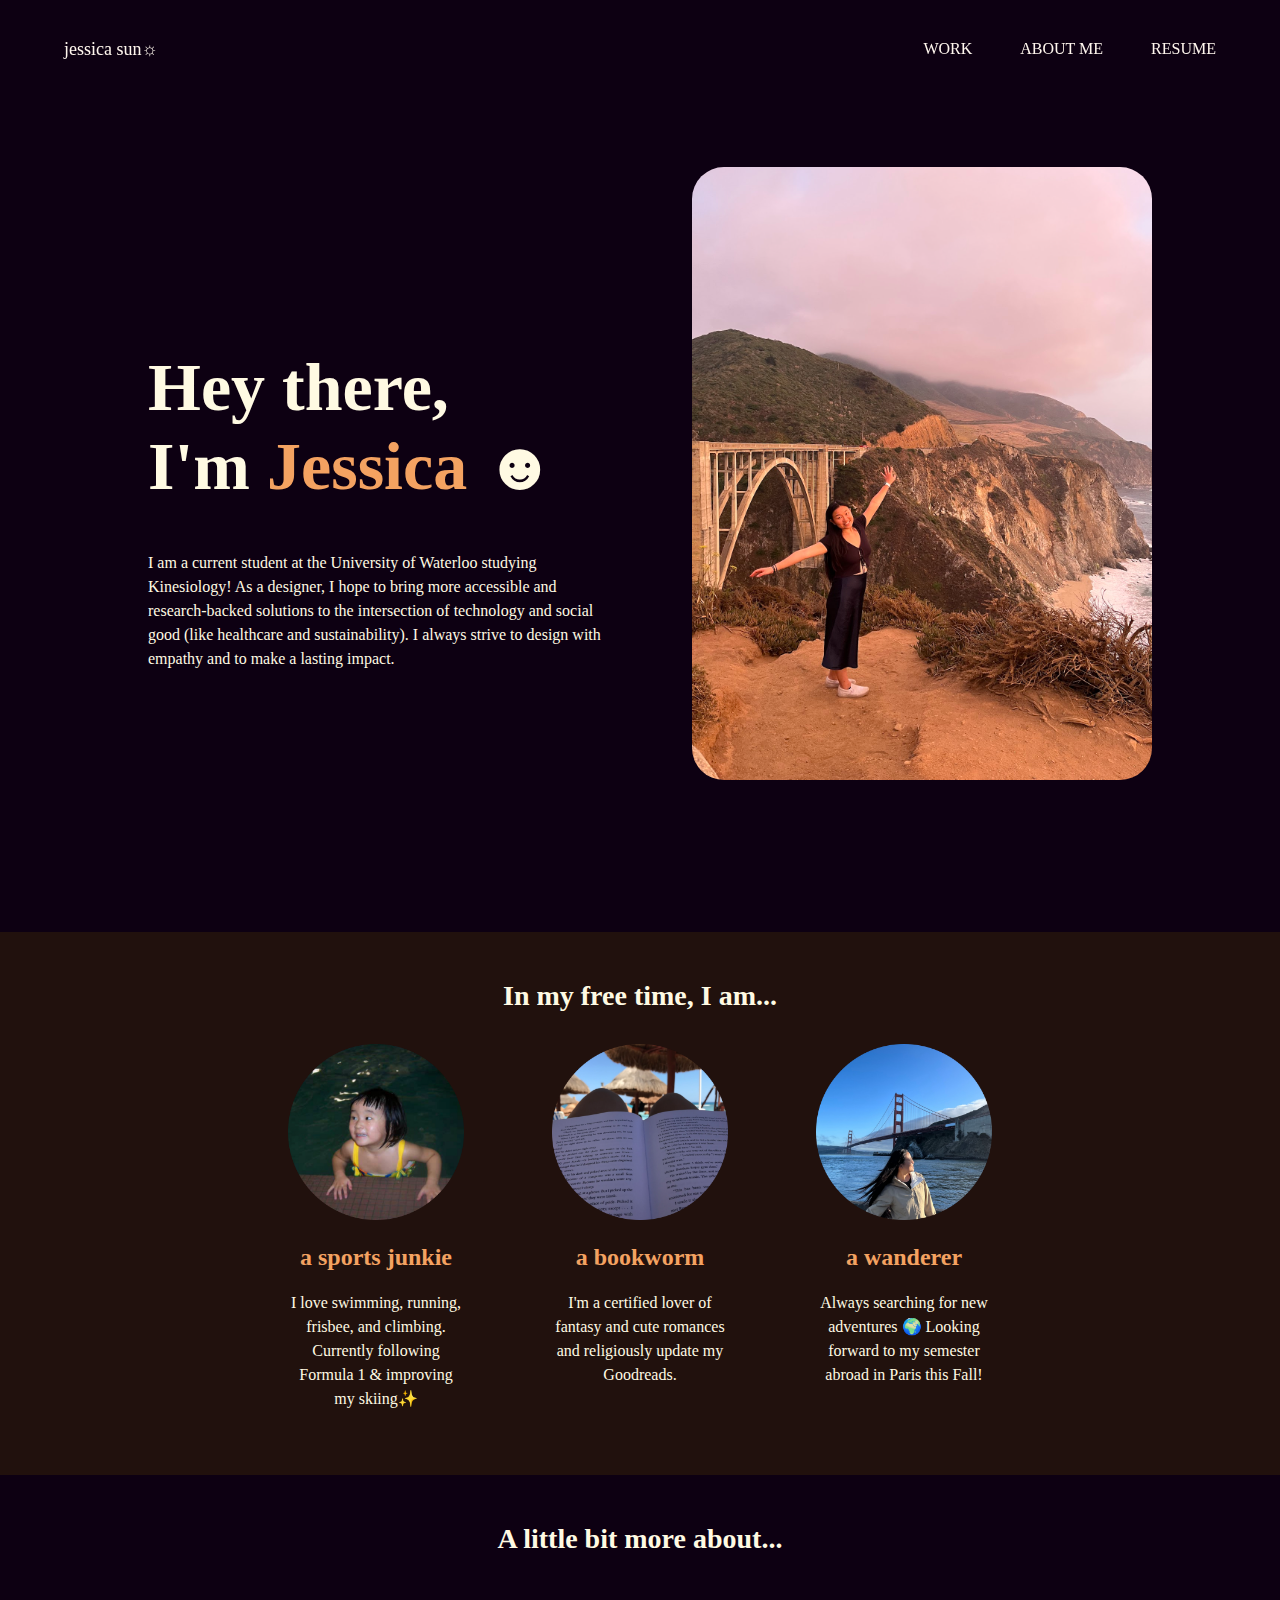
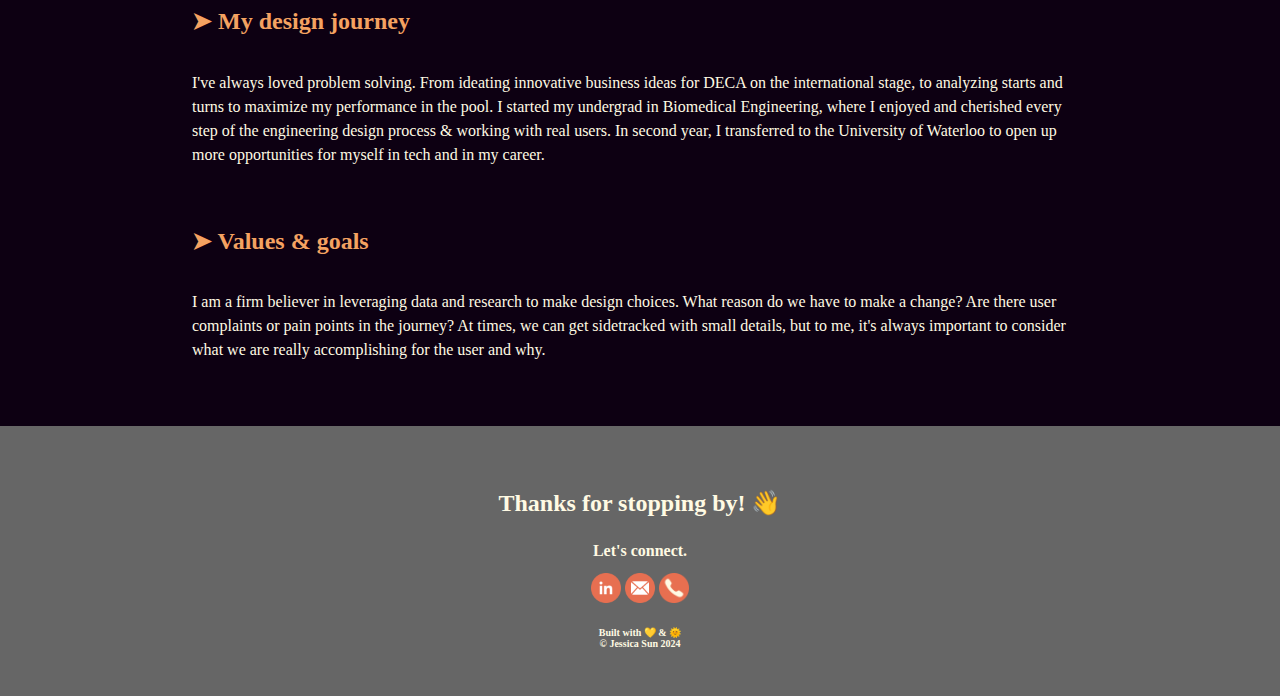
==== about-me.html @ 9be79071 "design philosophy" ====
<!DOCTYPE html> 
<html lang="en">
	<head> 
		<meta charset="UTF-8">
		<meta name="description" content="Hi! I'm Jessica, a designer passionate about solving problems.">
		<meta name="author" content="Jessica Sun">
		<meta name="viewport" content="width=device-width,initial-scale=1.0">
		<meta name="keywords" content="Waterloo, University of Waterloo, UW, UWaterloo, Waterloo University, Jessica Sun, Kinesiology, Product Design">
		<title>jessica sun</title>
		<link rel="stylesheet" href="styles.css"/>
		<script src="script.js" defer></script>
		<link rel="icon" type="image/x-icon" href="favicon.ico">
    </head>

    <body>
		<nav class="navbar">
			<div class="name">
				<a href="index.html">jessica sun☼</a>
			</div>
			<a href="#" class="toggle-button">
				<span class="bar"></span>
				<span class="bar"></span>
				<span class="bar"></span>
			</a>
			<div class="navbar-links">
				<ul>
					<li><a href="https://jjessicasun.notion.site/Portfolio-69af7d05d7fc4a1d9222cc13bab461be" target="_blank" >WORK</a></li>
					<li><a href="about-me.html" target="_self">ABOUT ME</a></li>
					<li><a href="https://drive.google.com/file/d/1Tjwa7gIAwNqEK6rITvqhINi-pllnDYYK/view?usp=sharing" target="_blank">RESUME</a></li>
				</ul>
			</div>
			
		</nav>

			
		<script>
		window.onscroll = function() {stickyNavbar()};
		var navbar = document.getElementById("navbar");
		var sticky = navbar.offsetTop;
		
		function stickyNavbar() {
			if (window.pageYOffset >= sticky) {
				navbar.classList.add("sticky")
			} else {
				navbar.classList.remove("sticky");
			}
		}
		</script>

        <div class="me">
			<div class="introduction">
				<h1>Hey there, <br> I'm <span style="color: #F4A261">Jessica</span>  ☻</h1>
				<p>I am a current student at the <span style="font-family: Bold">University of Waterloo</span> studying Kinesiology! As a designer, 
					I hope to bring more accessible and research-backed solutions to the intersection 
					of technology and social good (like healthcare and sustainability). I always strive to design with 
					empathy and to make a lasting impact.</p>
			</div> 

			<div class="picture">
				<img src="jess in big sur.jpeg" alt="jess in big sur">
			</div>   
        </div>


		<div class="hobbies">
			<div class="section-title">
				<h1>In my free time, I am...</h1>
			</div>

			<div class="activities">
				<div class="activity">
					<img src="little jess 1.png" alt="jess swim">
					<h2>a sports junkie</h2>
					<p>I love swimming, running, frisbee, and climbing.
					Currently following Formula 1 & improving my skiing✨</p>
				</div>
				
				<div class="activity">
					<img src="books on the beach 1.png" alt="books">
					<h2>a bookworm</h2>
					<p>I'm a certified lover of fantasy and cute romances
					and religiously update my Goodreads.</p>
				</div>
	
				<div class="activity">
					<img src="jess at gg 1.png" alt="jess at golden gate">
					<h2>a wanderer</h2>
					<p>Always searching for new adventures 🌍 Looking forward to my semester abroad in Paris
					this Fall! </p>
				</div>
			</div>
			
		</div>

	    		<div class="design">
			<div class="section-title">
				<h1>A little bit more about...</h1>
			</div>

			<div class="sections">
				<div class="section">
					<h2 class="heading">➤ My design journey</h2>
					<p>I've always loved problem solving. From ideating innovative business ideas for DECA on the
						 international stage, to analyzing starts and turns to maximize my performance in the pool. 
						 I started my undergrad in Biomedical Engineering, where I enjoyed and cherished every step 
						 of the engineering design process & working with real users. In second year, I transferred to 
						 the University of Waterloo to open up more opportunities for myself in tech and in my career. </p>
				</div>
	
				<div class="section">
					<h2 class="heading">➤ Values & goals</h2>
					<p>I am a firm believer in leveraging data and research to make design choices. What reason do we 
						have to make a change? Are there user complaints or pain points in the journey?  At times, we 
						can get sidetracked with small details, but to me, it's always important to consider
						what we are really accomplishing for the user and why.</p>
				</div>

				<!-- <div class="section">
					<h2 class="heading">➤ What I'm doing...</h2>
					<ul></ul>
				</div> -->

			</div>
		</div>

		<footer>
			<section class="showcase-footer">
				<div class="video-container">
					<video src="video.mov" autoplay muted loop></video>
				</div>
				<div class="overlay"></div>
				<div class="thank-you">
					<h1>Thanks for stopping by! 👋</h1>
					<h2>Let's connect.</h2>
					<a href="https://www.linkedin.com/in/jjessicasun/">
						<img src="linkedin.png" alt="LinkedIn"/>
					</a>
					<a href="mailto:jessicasun42@gmail.com">
						<img src="mail.png" alt="Email"/>
					</a>
					<a href="tel:2896897546">
						<img src="phone.png" alt="Phone"/>
					</a>
					<h3>Built with 💛 & 🌞<br> © Jessica Sun 2024</h3>
				</div>
			</section>
		</footer>

    </body>
---- styles.css ----
/* ------------------------------ FONTS ------------------------------ */


@font-face {
    font-family: Regular;
    src: url('SF-Pro-Text-Regular.otf');
}

@font-face {
    font-family: Lightish;
    src: url('SF-Pro-Text-Light.otf');
}

@font-face {
    font-family: Lightest;
    src: url('SF-Pro-Text-Thin.otf');
}
@font-face {
    font-family: Title;
    src: url('SF-Pro-Display-Bold.otf');
}

@font-face {
    font-family: Semibold;
    src: url('SF-Pro-Text-Semibold.otf');
}

@font-face {
    font-family: Mediumish;
    src: url('SF-Pro-Text-Medium.otf');
}

@font-face {
    font-family: Bold;
    src: url('SF-Pro-Display-Bold.otf');
}

@font-face {
    font-family: SF Pro;
    src: url('SF-Pro.ttf');
}

@font-face {
    font-family: Ultralight;
    src: url('SF-Pro-Text-Ultralight.otf');
}

/* ------------------------------ HERO ------------------------------ */


/* ------ video ------ */
.showcase{
    position: relative;
    height: 100vh;
    display: flex;
    flex-direction: column;
    align-items: center;
    justify-content: center;
    text-align: center;
}

.video-container{
    position: absolute;
    top: 0;
    left: 0;
    width: 100%;
    height: 100%;
    overflow: hidden;
}

.video-container video {
    min-width: 100%;
    min-height: 100%;
    object-fit: cover;
    position: absolute;
    top: 50%;
    left: 50%;
    transform: translate(-50%, -50%);
}

.video-container:after {
    content:'';
    position: absolute;
    top: 0;
    left: 0;
    width: 100%;
    margin-bottom: 0;
}

.overlay {
    position: absolute;
    top: 0;
    left: 0;
    width: 100%;
    height: 100%;
    background: rgba(0,0,0,0.6);
    
}

/* ------ text ------ */

body {
    margin: 0px 0px;
    /* background-color: #001312; */
}

.hi {
    color: #FFF6EE;
    text-align: center;
    z-index: 10;
    width: 50%;
    animation: fadeInAnimation ease 5s;
    animation-iteration-count: 1;
    animation-fill-mode: forwards;
}

@keyframes fadeInAnimation {
    0% {
        opacity: 0;
    }

    100% {
        opacity: 1;
    }
}

.hi h1 {
    font-family: Mediumish;
    font-size: 68px;
    padding-bottom: 12px;
    margin: 0;
}

.hi h2 {
    font-family: Lightish;
    font-size: 20px;
    line-height: 32px;
    margin: 0;
}

/* ------------------------------ NAV BAR ------------------------------ */

.navbar {
    z-index: 1;
    justify-content: space-between;
    display: flex;
    width: 100%;
    max-width: 1720px;
    position: fixed;
    top: 0;
    align-items: center;
    background-color: rgba(0,0,0,0);
}

.navbar-links ul{
    list-style-type: none;
    float: right;
    background-color: rgba(0,0,0,0);
    font-family: Regular;
    display: flex;
    text-align: center;
    overflow: hidden;
    font-size: 16px;
    margin-right: 40px;
}

.navbar-links a{
    display: block;
    margin: 24px 24px 16px 24px;
}

.name {
    text-align: center;
    font-family: Lightish;
    font-size: 18px;
    margin: 24px 16px 16px 64px;
}


.toggle-button  {
    z-index: 1;
    position: absolute;
    top: 32px;
    right: 64px;
    display: none;
    flex-direction: column;
    justify-content: space-between;
    width: 24px;
    height: 20px;
}

.toggle-button .bar {
    height: 3px;
    width: 100%;
    background-color: #FFF6EE;
    border-radius: 12px;
}

@media (max-width: 650px) {
    .toggle-button {
        display: flex;
    }

    .navbar-links {
        display: none;
        width: 100%;
    }

    .name {
        margin-top: 38px;
    }

    .navbar {
        flex-direction: column;
        align-items: flex-start;
    }

    .navbar-links ul {
        flex-direction: column;
        width: 100%;
    }

    .navbar-links li {
        text-align: right;
    }

    .navbar-links li a {
        margin: 12px;
    }

    .navbar-links.active {
        display: flex;
    }
}

.sticky {
    position: fixed;
    top: 0;
    width: 100%;
}


/* ------------------------------ ABOUT ME ------------------------------ */

/* ------ introduction ------ */
.me {
    display: flex;
    flex-direction: row;
    width: 100%;
    align-items: center;
    justify-content: center;
    min-height: 100vh;
    background-color: #0d0012;
    color:#FFFAE3;
    padding-bottom: 32px;
}

.introduction {
    width: 50%;
    padding: 20px;
    text-align: left;
    margin-left: 10%;
    margin-top: 7%;
    animation: fadeInAnimation ease 5s;
    animation-iteration-count: 1;
    animation-fill-mode: forwards;
}

.introduction h1 {
    font-family: Mediumish;
    font-size: 68px;
}

.introduction p {
    font-family: Lightish;
    font-size: 16px;
    line-height: 24px;
}

.picture {
    width: 50%;
    float: right;
    height: auto;
    margin-right: 10%;
    margin-left: 5%;
    margin-top: 4%;
    animation: fadeInAnimation ease 2s;
    animation-iteration-count: 1;
    animation-fill-mode: forwards;
}

@keyframes fadeInAnimation {
    0% {
        opacity: 0;
    }

    100% {
        opacity: 1;
    }
}

.picture img {
    border-radius: 32px;
    width: 100%;
    height: 100%;
    object-fit: cover;
}

@media screen and (max-width: 900px) {
    .me {
        flex-direction: column;
        align-items: center;
        justify-content: center;
    }

    .introduction {
        width: 70%;
        margin: 4% 0% 0% 0%;
    }

    .picture {
        margin: 0;
        object-fit: contain;
        width: 70%;
        height: auto;
    }
}

/* ------ hobbies ------ */

.hobbies {
    margin: 0;
    min-height: 40vh;
    background-color: #21110D;
}

.section-title h1 {
    display: flex;
    justify-content: center;
    align-items: center;
    font-family: Mediumish;
    font-size: 28px;
    color: #FFFAE3;
    margin-top: 0px;
    margin-bottom: 0px;
    padding-top: 48px;
    padding-bottom: 32px;
}

.hobbies img {
    width: 100%;
    height: 100%;
    object-fit: contain;
}

.activities {
    display: flex;
    flex-direction: row;
    flex-wrap: wrap;
    width: 55%;
    margin: auto;
    justify-content: space-between;
    padding-bottom: 48px;
}

.activities h2 {
    font-family: Mediumish;
    font-size: 24px;
    color: #F4A261;
    text-align: center;
}

.activities p {
    font-family: Lightish;
    font-size: 16px;
    color: #FFFAE3;
    text-align: center;
    line-height: 24px;
}

.activity {
    max-width: 25%;
}

.activity img {
    height: auto;
}

@media screen and (max-width: 700px) {
    .activities {
        height: auto;
        flex-direction: column;
        align-items: center;
    }

    .activity {
        max-width: 90%;
        margin-bottom: 16px;
    }
}

/* ------ design philosphy ------ */

.design {
    min-height: 60vh;
    background-color: #0d0012;
    margin: 0;
}

.section {
    display: inline-grid;
    width: 70%;
    padding-bottom: 24px;
}

.sections {
    display: flex;
    flex-direction: column;
    flex-wrap: wrap;
    justify-content: center;
    align-items: center;
    padding-bottom: 24px;
}

.section h2 {
    font-family: Mediumish;
    font-size: 24px;
    color: #F4A261;
}

.section p {
    font-family: Lightish;
    font-size: 16px;
    color: #FFFAE3;
    line-height: 24px;
}

/* ------------------------------ FOOTER ------------------------------ */

.showcase-footer {
    position: relative;
    height: 30vh;
    display: flex;
    flex-direction: column;
    align-items: center;
    justify-content: center;
    text-align: center;
    margin-bottom: 0;
}

.thank-you {
    color: #FFFAE3;
    text-align: center;
    z-index: 10;
    margin-top: 20px;
}

.thank-you h1 {
    font-family: Mediumish;
    margin: 0;
    text-align: center;
    font-size: 24px;
}

.thank-you h2 {
    font-family: Lightish;
    font-size: 16px;
    margin-top: 25px;
}

.thank-you img {
    margin: 0;
    width: 100%;
    height: 30px;
    width: 30px;
    max-width: 4vw;
}

.thank-you h3 {
    font-family: Regular;
    margin: 0;
    text-align: center;
    font-size: 10px;
    margin-top: 20px;
    margin-bottom: 5px;
}


/* ------------------------------ BUTTON STATES ------------------------------ */

.name a {
    text-decoration: none;
    font-family: Regular;

}

a:link {
    text-decoration: none;
    color: #FFF6EE;
    
}

a:visited {
    color: #FFF6EE;

}

a:hover {
    color: #E76F51;

}

a:active {
    color: #E76F51;

}

.navbar {
    overflow: hidden;
}
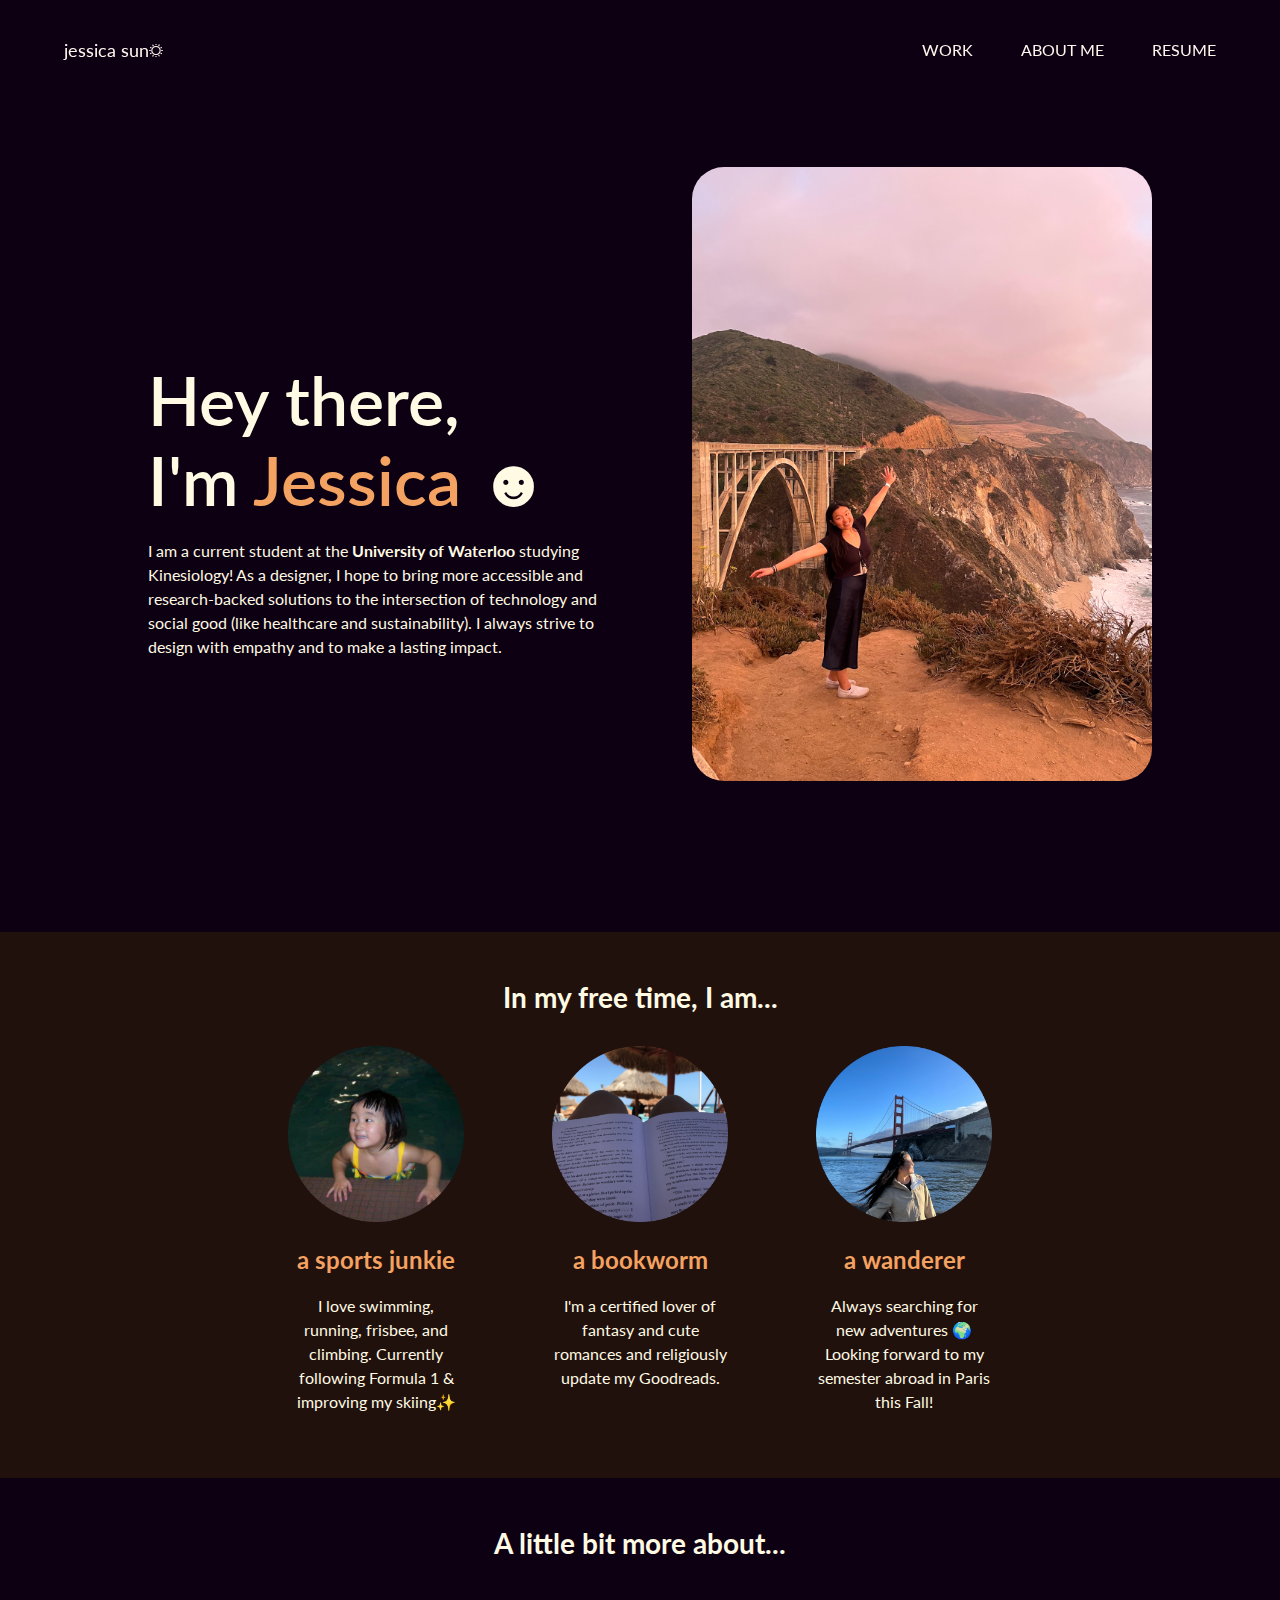
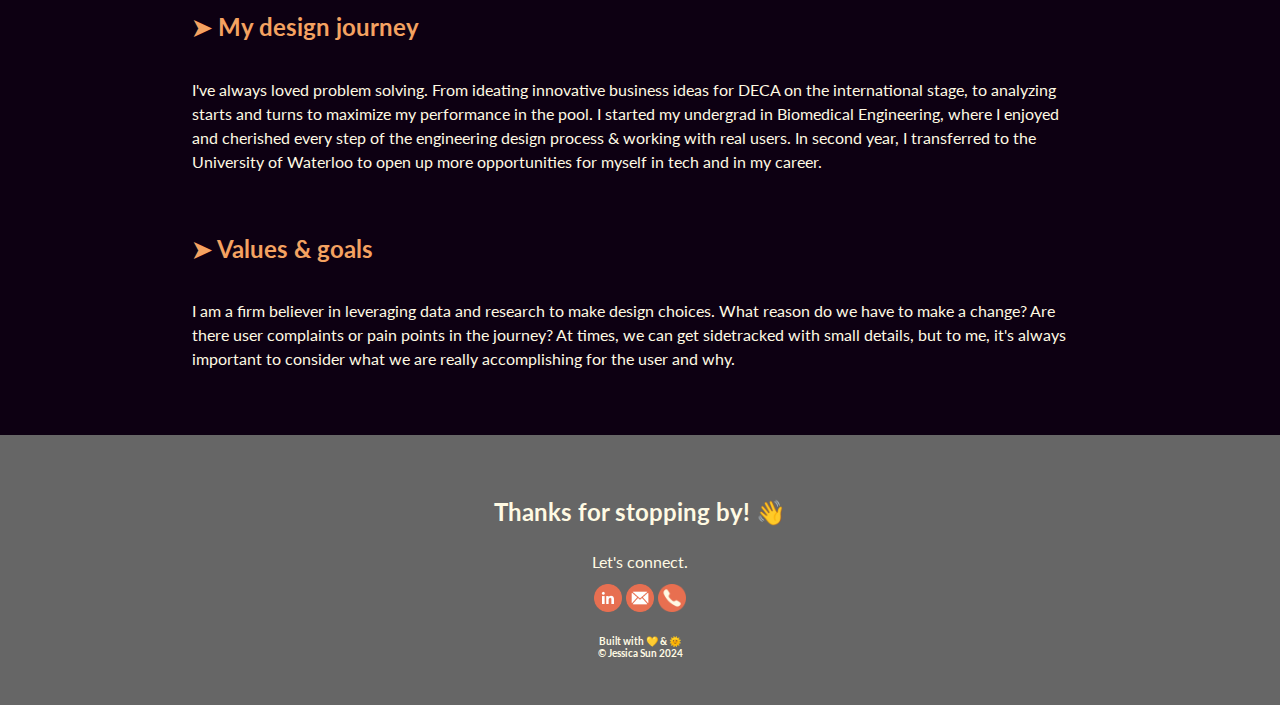
==== commit 1c84577d: "change font" ====
--- a/about-me.html
+++ b/about-me.html
@@ -8,6 +8,9 @@
 		<meta name="keywords" content="Waterloo, University of Waterloo, UW, UWaterloo, Waterloo University, Jessica Sun, Kinesiology, Product Design">
 		<title>jessica sun</title>
 		<link rel="stylesheet" href="styles.css"/>
+		<link rel="preload" href="https://fonts.googleapis.com/css2?family=Lato:wght@300;400;500;600;700;900&display=swap" as="style" onload="this.onload=null;this.rel='stylesheet'">
+		<noscript><link rel="stylesheet" href="https://fonts.googleapis.com/css2?family=Roboto:wght@400;500;600;700;900&display=swap"></noscript>
+		<script src="script.js" defer></script>
 		<script src="script.js" defer></script>
 		<link rel="icon" type="image/x-icon" href="favicon.ico">
     </head>
@@ -50,7 +53,7 @@
         <div class="me">
 			<div class="introduction">
 				<h1>Hey there, <br> I'm <span style="color: #F4A261">Jessica</span>  ☻</h1>
-				<p>I am a current student at the <span style="font-family: Bold">University of Waterloo</span> studying Kinesiology! As a designer, 
+				<p>I am a current student at the <span style="font-weight: 700">University of Waterloo</span> studying Kinesiology! As a designer, 
 					I hope to bring more accessible and research-backed solutions to the intersection 
 					of technology and social good (like healthcare and sustainability). I always strive to design with 
 					empathy and to make a lasting impact.</p>
@@ -92,7 +95,7 @@
 			
 		</div>
 
-	    		<div class="design">
+		<div class="design">
 			<div class="section-title">
 				<h1>A little bit more about...</h1>
 			</div>
--- a/styles.css
+++ b/styles.css
@@ -1,49 +1,3 @@
-/* ------------------------------ FONTS ------------------------------ */
-
-
-@font-face {
-    font-family: Regular;
-    src: url('SF-Pro-Text-Regular.otf');
-}
-
-@font-face {
-    font-family: Lightish;
-    src: url('SF-Pro-Text-Light.otf');
-}
-
-@font-face {
-    font-family: Lightest;
-    src: url('SF-Pro-Text-Thin.otf');
-}
-@font-face {
-    font-family: Title;
-    src: url('SF-Pro-Display-Bold.otf');
-}
-
-@font-face {
-    font-family: Semibold;
-    src: url('SF-Pro-Text-Semibold.otf');
-}
-
-@font-face {
-    font-family: Mediumish;
-    src: url('SF-Pro-Text-Medium.otf');
-}
-
-@font-face {
-    font-family: Bold;
-    src: url('SF-Pro-Display-Bold.otf');
-}
-
-@font-face {
-    font-family: SF Pro;
-    src: url('SF-Pro.ttf');
-}
-
-@font-face {
-    font-family: Ultralight;
-    src: url('SF-Pro-Text-Ultralight.otf');
-}
 
 /* ------------------------------ HERO ------------------------------ */
 
@@ -101,6 +55,8 @@
 
 body {
     margin: 0px 0px;
+    font-family: Lato;
+
     /* background-color: #001312; */
 }
 
@@ -125,14 +81,15 @@
 }
 
 .hi h1 {
-    font-family: Mediumish;
+    font-weight: 700;
     font-size: 68px;
     padding-bottom: 12px;
+    line-height: 80px;
     margin: 0;
 }
 
 .hi h2 {
-    font-family: Lightish;
+    font-weight: 400;
     font-size: 20px;
     line-height: 32px;
     margin: 0;
@@ -156,7 +113,6 @@
     list-style-type: none;
     float: right;
     background-color: rgba(0,0,0,0);
-    font-family: Regular;
     display: flex;
     text-align: center;
     overflow: hidden;
@@ -171,7 +127,6 @@
 
 .name {
     text-align: center;
-    font-family: Lightish;
     font-size: 18px;
     margin: 24px 16px 16px 64px;
 }
@@ -267,12 +222,14 @@
 }
 
 .introduction h1 {
-    font-family: Mediumish;
+    font-weight: 600;
     font-size: 68px;
+    line-height: 80px;
+    margin-bottom: 4%;
 }
 
 .introduction p {
-    font-family: Lightish;
+    font-weight: 400;
     font-size: 16px;
     line-height: 24px;
 }
@@ -338,7 +295,6 @@
     display: flex;
     justify-content: center;
     align-items: center;
-    font-family: Mediumish;
     font-size: 28px;
     color: #FFFAE3;
     margin-top: 0px;
@@ -364,14 +320,13 @@
 }
 
 .activities h2 {
-    font-family: Mediumish;
     font-size: 24px;
     color: #F4A261;
     text-align: center;
 }
 
 .activities p {
-    font-family: Lightish;
+    font-weight: 400;
     font-size: 16px;
     color: #FFFAE3;
     text-align: center;
@@ -420,16 +375,16 @@
     justify-content: center;
     align-items: center;
     padding-bottom: 24px;
+    margin: 0;
 }
 
 .section h2 {
-    font-family: Mediumish;
     font-size: 24px;
     color: #F4A261;
 }
 
 .section p {
-    font-family: Lightish;
+    font-weight: 400;
     font-size: 16px;
     color: #FFFAE3;
     line-height: 24px;
@@ -456,28 +411,25 @@
 }
 
 .thank-you h1 {
-    font-family: Mediumish;
     margin: 0;
     text-align: center;
     font-size: 24px;
 }
 
 .thank-you h2 {
-    font-family: Lightish;
+    font-weight: 400;
     font-size: 16px;
     margin-top: 25px;
 }
 
 .thank-you img {
     margin: 0;
-    width: 100%;
-    height: 30px;
-    width: 30px;
-    max-width: 4vw;
+    height: auto;
+    max-width: 4%;
+    min-width: 3.9%
 }
 
 .thank-you h3 {
-    font-family: Regular;
     margin: 0;
     text-align: center;
     font-size: 10px;
@@ -490,7 +442,6 @@
 
 .name a {
     text-decoration: none;
-    font-family: Regular;
 
 }
 
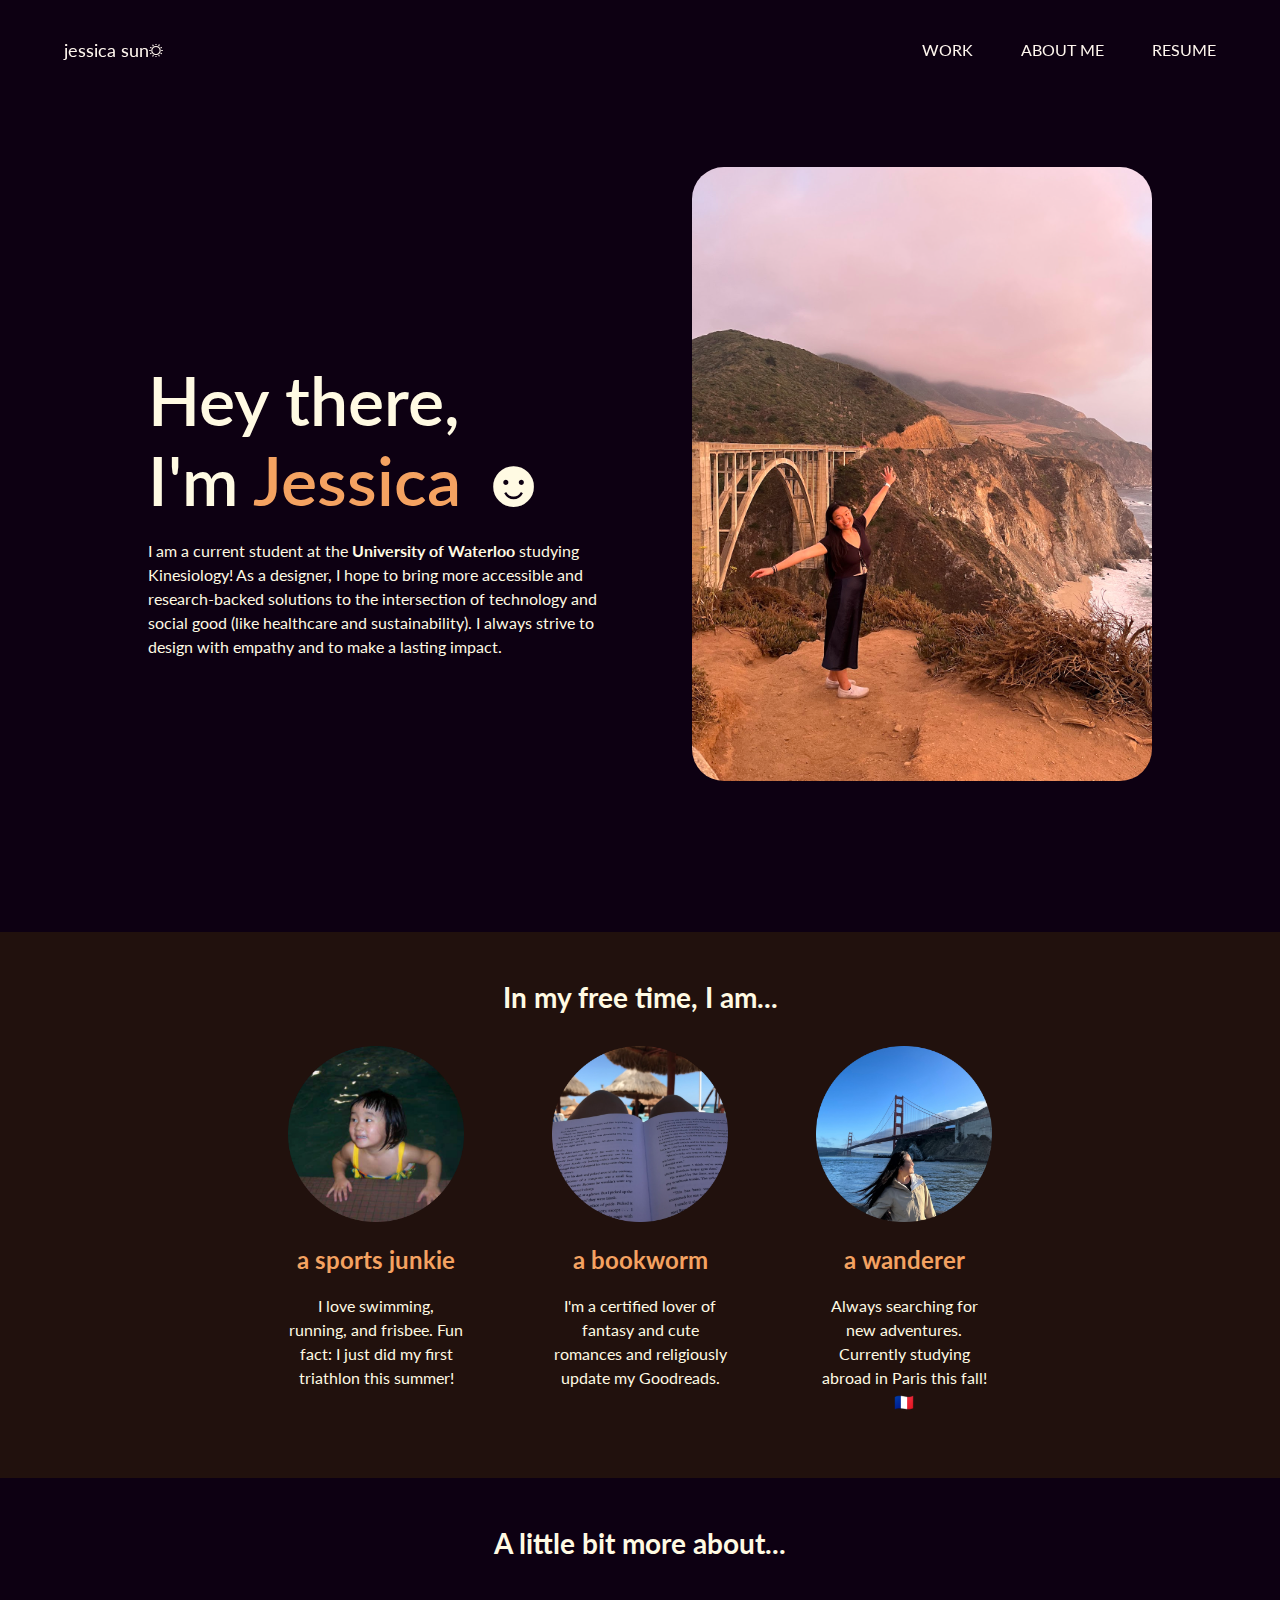
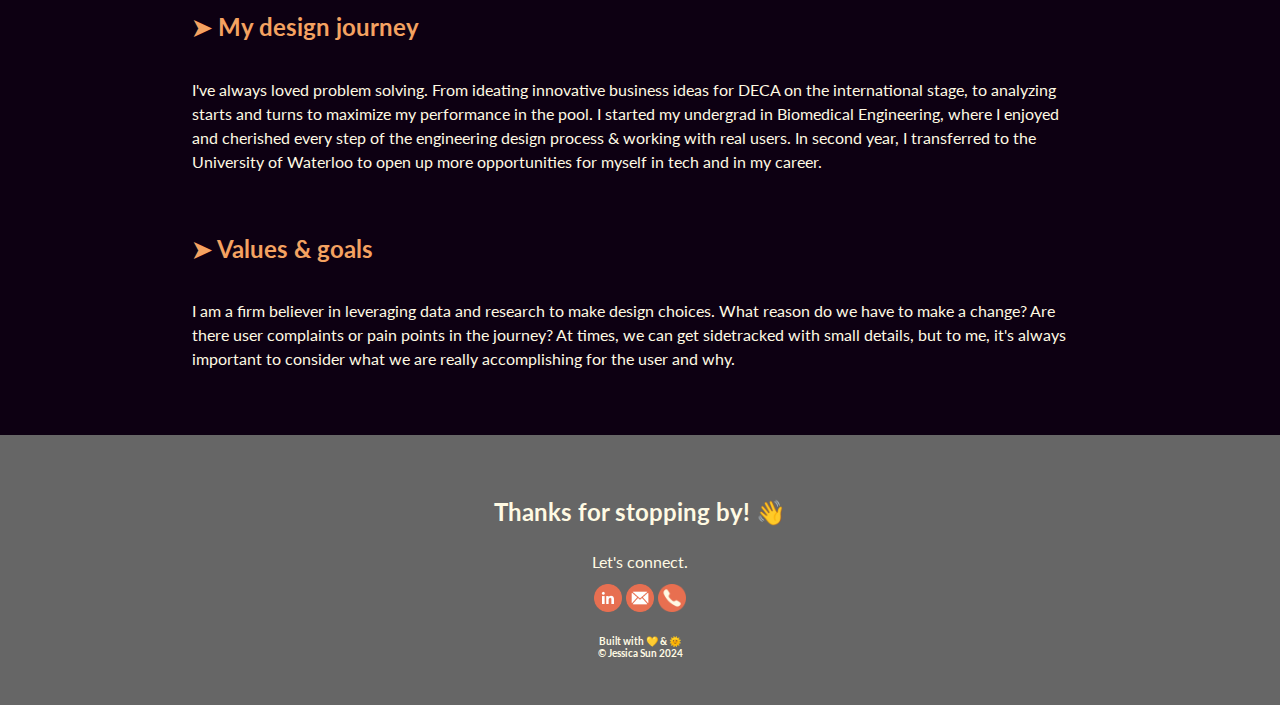
==== commit c822da85: "fun facts" ====
--- a/about-me.html
+++ b/about-me.html
@@ -6,11 +6,10 @@
 		<meta name="author" content="Jessica Sun">
 		<meta name="viewport" content="width=device-width,initial-scale=1.0">
 		<meta name="keywords" content="Waterloo, University of Waterloo, UW, UWaterloo, Waterloo University, Jessica Sun, Kinesiology, Product Design">
-		<title>jessica sun</title>
+		<title>about me</title>
 		<link rel="stylesheet" href="styles.css"/>
 		<link rel="preload" href="https://fonts.googleapis.com/css2?family=Lato:wght@300;400;500;600;700;900&display=swap" as="style" onload="this.onload=null;this.rel='stylesheet'">
-		<noscript><link rel="stylesheet" href="https://fonts.googleapis.com/css2?family=Roboto:wght@400;500;600;700;900&display=swap"></noscript>
-		<script src="script.js" defer></script>
+		<noscript><link rel="stylesheet" href="https://fonts.googleapis.com/css2?family=Lato:wght@300;400;500;600;700;900&display=swap"></noscript>
 		<script src="script.js" defer></script>
 		<link rel="icon" type="image/x-icon" href="favicon.ico">
     </head>
@@ -27,7 +26,7 @@
 			</a>
 			<div class="navbar-links">
 				<ul>
-					<li><a href="https://jjessicasun.notion.site/Portfolio-69af7d05d7fc4a1d9222cc13bab461be" target="_blank" >WORK</a></li>
+					<li><a href="work.html" target="_self">WORK</a></li>
 					<li><a href="about-me.html" target="_self">ABOUT ME</a></li>
 					<li><a href="https://drive.google.com/file/d/1Tjwa7gIAwNqEK6rITvqhINi-pllnDYYK/view?usp=sharing" target="_blank">RESUME</a></li>
 				</ul>
@@ -74,8 +73,7 @@
 				<div class="activity">
 					<img src="little jess 1.png" alt="jess swim">
 					<h2>a sports junkie</h2>
-					<p>I love swimming, running, frisbee, and climbing.
-					Currently following Formula 1 & improving my skiing✨</p>
+					<p>I love swimming, running, and frisbee. Fun fact: I just did my first triathlon this summer!</p>
 				</div>
 				
 				<div class="activity">
@@ -88,8 +86,7 @@
 				<div class="activity">
 					<img src="jess at gg 1.png" alt="jess at golden gate">
 					<h2>a wanderer</h2>
-					<p>Always searching for new adventures 🌍 Looking forward to my semester abroad in Paris
-					this Fall! </p>
+					<p>Always searching for new adventures. Currently studying abroad in Paris this fall! 🇫🇷 </p>
 				</div>
 			</div>
 			
--- a/styles.css
+++ b/styles.css
@@ -1,4 +1,3 @@
-
 /* ------------------------------ HERO ------------------------------ */
 
 
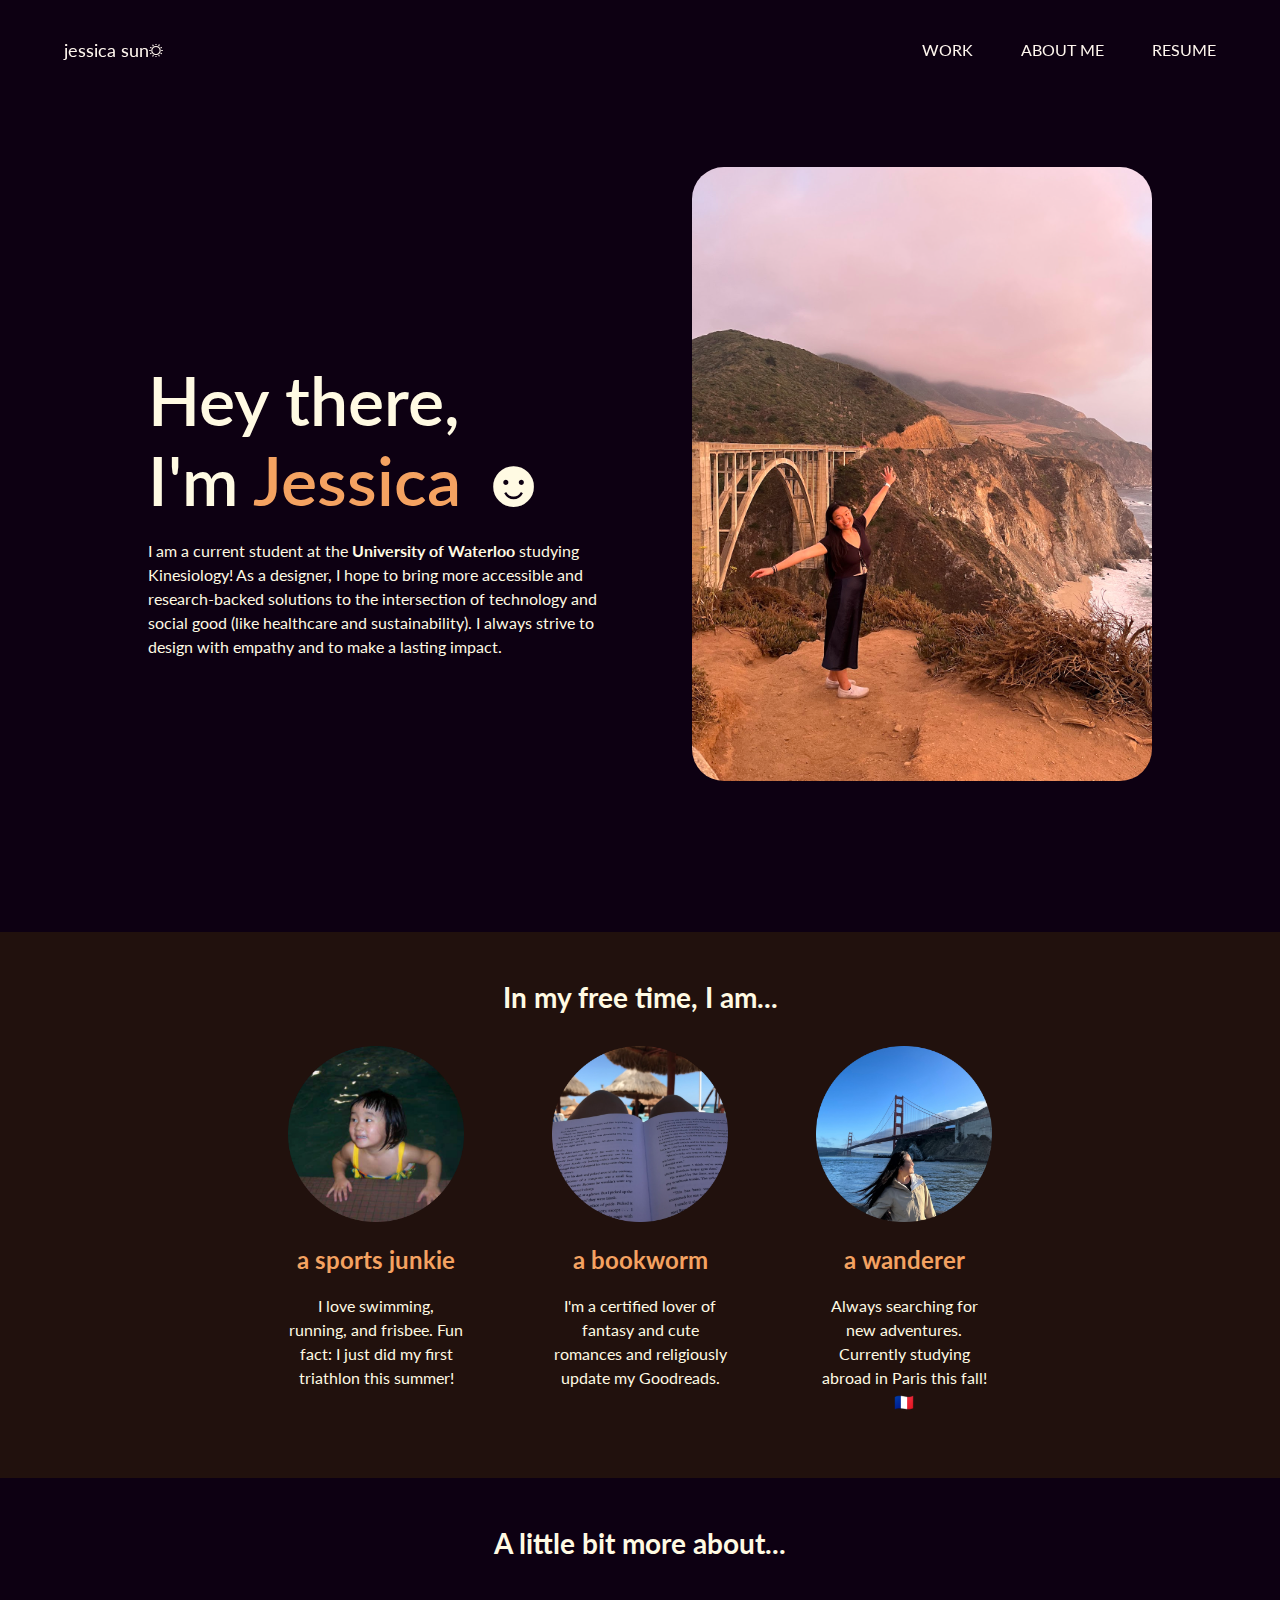
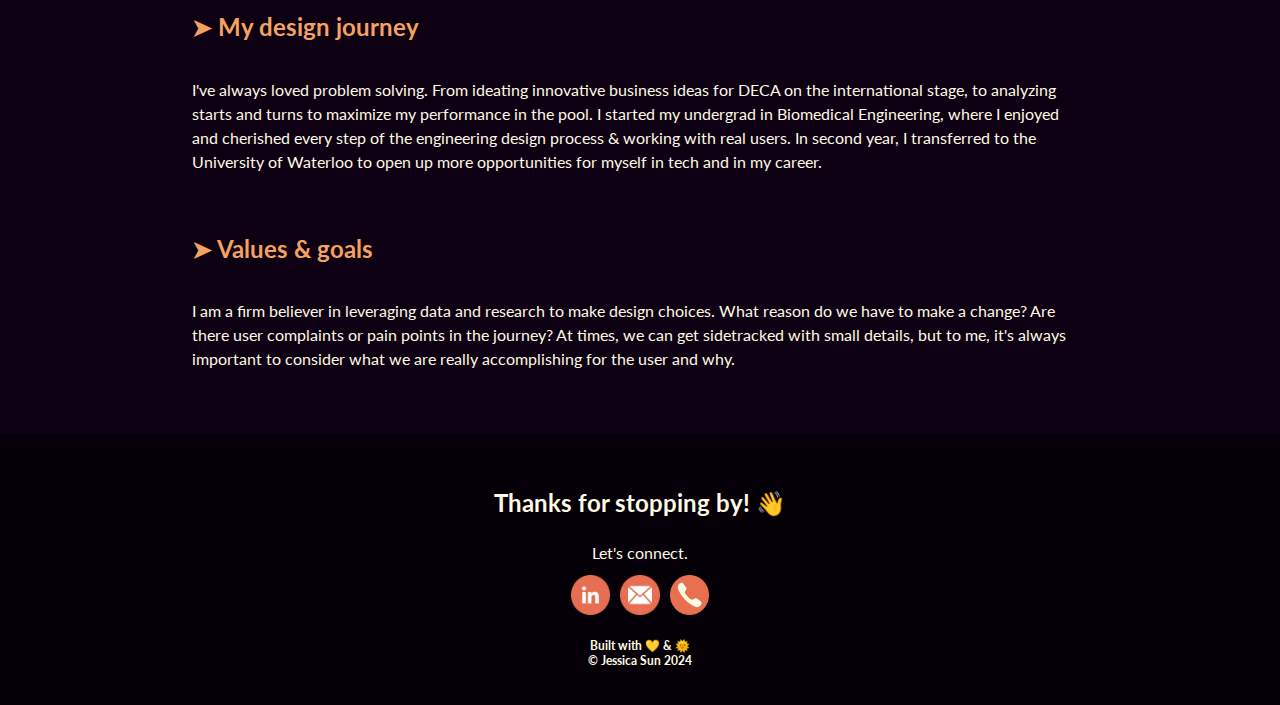
==== commit 724672c9: "background colour" ====
--- a/about-me.html
+++ b/about-me.html
@@ -33,6 +33,8 @@
 			</div>
 			
 		</nav>
+
+	    <body style="background-color:#0d0012";></body>
 
 			
 		<script>
--- a/styles.css
+++ b/styles.css
@@ -1,5 +1,5 @@
+
 /* ------------------------------ HERO ------------------------------ */
-
 
 /* ------ video ------ */
 .showcase{
@@ -225,7 +225,9 @@
     font-size: 68px;
     line-height: 80px;
     margin-bottom: 4%;
-}
+    color: #FFFAE3;
+}
+
 
 .introduction p {
     font-weight: 400;
@@ -389,6 +391,127 @@
     line-height: 24px;
 }
 
+/* ------------------------------ WORK ------------------------------ */
+
+.projects {
+    display: flex;
+    flex-direction: column;
+    justify-content: center;
+    align-items: center; 
+    width: 100%;
+    min-height: 100vh;
+    background-color: #0d0012;
+    animation: fadeInAnimation ease 5s;
+    animation-iteration-count: 1;
+    animation-fill-mode: forwards;
+    margin-bottom: 20px;
+}
+
+.page-title {
+    max-width: fit-content;
+    margin-left: auto;
+    margin-right: auto;
+    width: 100%;
+    padding: 5%;
+    margin-top: 4%;
+}
+
+.page-title h1 {
+    font-weight: 600;
+    font-size: 68px;
+    line-height: 80px;
+    text-align: center;
+    margin-bottom: auto;
+    color: #FFFAE3;
+}
+
+.image-grid {
+    display: grid;
+    grid-template-columns: repeat(2, 1fr);
+    gap: 20px;
+    padding: 20px;
+    width: 64%;
+    margin: 0 auto;
+}
+
+.project {
+    position: relative;
+    border-radius: 1em;
+    overflow: hidden;
+    transition: transform 0.3s;
+}
+
+.project a {
+    display: block;
+    width: 100%;
+    height: 100%;
+}
+
+.project img {
+    width: 100%;
+    height: auto;
+    display: block;
+    transition: filter 0.3s;
+}
+
+.project:hover {
+    transform: scale(1.05);
+}
+
+.hover-overlay {
+    position: absolute;
+    top: 0;
+    bottom: 0;
+    left: 0;
+    right: 0;
+    width: 100%;
+    height: 100%;
+    opacity: 0;
+    transition: opacity 0.3s;
+    background-color: rgba(38,70,83,0.9); 
+    border-radius: 1em;
+    pointer-events: none; 
+    display: flex;
+    justify-content: center;
+    align-items: center;
+}
+
+.overlay-text {
+    font-size: 1.5em;
+    text-align: center;
+    top: 50%;
+    bottom: 50%;
+    font-weight: 600;
+    color: #FFF6EE;
+}
+
+.project:hover .hover-overlay {
+    opacity: 1;
+}
+
+.projects .button {
+    border: 2px solid rgba(38,70,83,0.9);
+    padding: 12px 24px; 
+    color: #FFF6EE; 
+    font-size: 1.1rem; 
+    font-weight: 600;
+    max-width: 25%;
+    background-color: rgba(38,70,83,0.9);
+    border-radius: 12px; 
+    cursor: pointer;
+    text-align: center;
+    text-decoration: none; 
+    display: inline-block;
+    margin: 2% auto 2% auto;
+    transition: background-color 0.2s, color 0.2s, border-color 0.2s;
+}
+
+.projects .button:hover {
+    border: 2px solid rgba(38,70,83,0.9);
+    background-color: #FFF6EE; 
+    color: rgba(38,70,83,0.9);
+}
+
 /* ------------------------------ FOOTER ------------------------------ */
 
 .showcase-footer {
@@ -424,17 +547,21 @@
 .thank-you img {
     margin: 0;
     height: auto;
-    max-width: 4%;
-    min-width: 3.9%
+    width: 5.5%;
+}
+
+.thank-you a img {
+    margin: 0 3px; 
 }
 
 .thank-you h3 {
     margin: 0;
     text-align: center;
-    font-size: 10px;
+    font-size: 12px;
     margin-top: 20px;
     margin-bottom: 5px;
 }
+
 
 
 /* ------------------------------ BUTTON STATES ------------------------------ */
